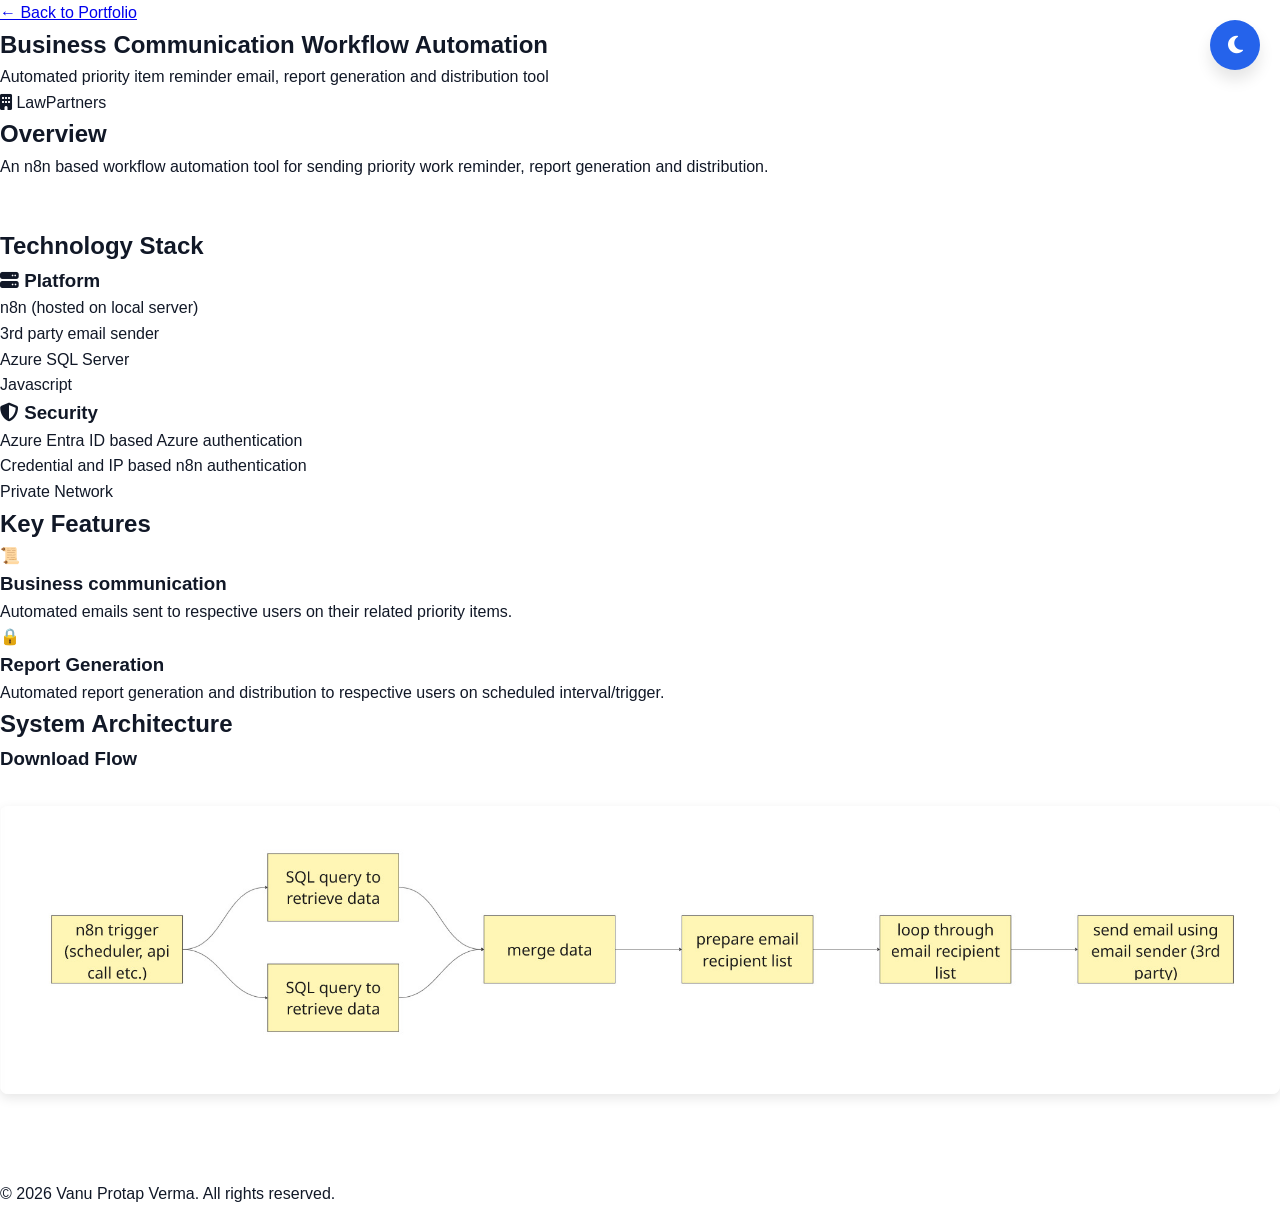
==== project-business-communication-automation.html @ 5f0656a8 "Modified content" ====
<!DOCTYPE html>
<html lang="en">
<head>
    <meta charset="UTF-8">
    <meta name="viewport" content="width=device-width, initial-scale=1.0">
    <title>Business communication workflow automation</title>
    <link rel="stylesheet" href="styles.css">
    <link rel="stylesheet" href="project-detail.css">
    <link rel="stylesheet" href="https://cdnjs.cloudflare.com/ajax/libs/font-awesome/6.4.0/css/all.min.css">
    <script>
        !function(t,e){var o,n,p,r;e.__SV||(window.posthog=e,e._i=[],e.init=function(i,s,a){function g(t,e){var o=e.split(".");2==o.length&&(t=t[o[0]],e=o[1]),t[e]=function(){t.push([e].concat(Array.prototype.slice.call(arguments,0)))}}(p=t.createElement("script")).type="text/javascript",p.async=!0,p.src=s.api_host.replace(".i.posthog.com","-assets.i.posthog.com")+"/static/array.js",(r=t.getElementsByTagName("script")[0]).parentNode.insertBefore(p,r);var u=e;for(void 0!==a?u=e[a]=[]:a="posthog",u.people=u.people||[],u.toString=function(t){var e="posthog";return"posthog"!==a&&(e+="."+a),t||(e+=" (stub)"),e},u.people.toString=function(){return u.toString(1)+".people (stub)"},o="init capture register register_once register_for_session unregister opt_out_capturing has_opted_out_capturing opt_in_capturing reset isFeatureEnabled getFeatureFlag getFeatureFlagPayload reloadFeatureFlags group identify setPersonProperties setPersonPropertiesForFlags resetPersonPropertiesForFlags setGroupPropertiesForFlags resetGroupPropertiesForFlags resetGroups onFeatureFlags addFeatureFlagsHandler onSessionId getSurveys getActiveMatchingSurveys renderSurvey canRenderSurvey getNextSurveyStep".split(" "),n=0;n<o.length;n++)g(u,o[n]);e._i.push([i,s,a])},e.__SV=1)}(document,window.posthog||[]);
        posthog.init('phc_v8VJVFxAT62Tx60gpnQ9fvidoGuvIyEFESOv3QbUDI0', {
            api_host: 'https://us.i.posthog.com',
            defaults: '2026-01-30'
        })
    </script>
</head>
<body>
    <!-- Navigation -->
    <nav class="navbar">
        <div class="nav-container">
            <a href="index.html" class="nav-logo">← Back to Portfolio</a>
            <button class="theme-toggle" id="themeToggle">
                <i class="fas fa-moon"></i>
            </button>
        </div>
    </nav>

    <!-- Project Header -->
    <section class="project-header">
        <div class="container">
            <h1 class="project-title-large">Business Communication Workflow Automation</h1>
            <p class="project-subtitle">Automated priority item reminder email, report generation and distribution tool</p>
            <div class="project-meta">
                <span class="meta-item"><i class="fas fa-building"></i> LawPartners</span>
            </div>
        </div>
    </section>

    <!-- Project Overview -->
    <section class="section">
        <div class="container">
            <h2 class="section-title">Overview</h2>
            <div class="content-section">
                <p>An n8n based workflow automation tool for sending priority work reminder, report generation and distribution.</p>
            </div>
        </div>
    </section>

    <!-- Tech Stack -->
    <section class="section section-alt">
        <div class="container">
            <h2 class="section-title">Technology Stack</h2>
            <div class="tech-stack-grid">
                <div class="tech-stack-item">
                    <h3><i class="fas fa-server"></i> Platform</h3>
                    <ul>
                        <li>n8n (hosted on local server)</li>
                        <li>3rd party email sender</li>
                        <li>Azure SQL Server</li>
                        <li>Javascript</li>
                    </ul>
                </div>
                <div class="tech-stack-item">
                    <h3><i class="fas fa-shield-alt"></i> Security</h3>
                    <ul>
                        <li>Azure Entra ID based Azure authentication</li>
                        <li>Credential and IP based n8n authentication</li>
                        <li>Private Network</li>
                    </ul>
                </div>
            </div>
        </div>
    </section>

    <!-- Key Features -->
    <section class="section">
        <div class="container">
            <h2 class="section-title">Key Features</h2>
            <div class="features-grid">
                <div class="feature-item">
                    <div class="feature-icon">📜</div>
                    <h3>Business communication</h3>
                    <p>Automated emails sent to respective users on their related priority items.</p>
                </div>
                <div class="feature-item">
                    <div class="feature-icon">🔒</div>
                    <h3>Report Generation</h3>
                    <p>Automated report generation and distribution to respective users on scheduled interval/trigger.</p>
                </div>
                <!-- <div class="feature-item">
                    <div class="feature-icon">🔗</div>
                    <h3>Verification Request Links</h3>
                    <p>Verifiers generate secure verification request links presented as QR codes.</p>
                </div>
                <div class="feature-item">
                    <div class="feature-icon">✅</div>
                    <h3>Cryptographic Validation</h3>
                    <p>PKI-based cryptographic verification ensures credential authenticity and integrity.</p>
                </div> -->
            </div>
        </div>
    </section>

    <!-- System Architecture -->
    <section class="section section-alt">
        <div class="container">
            <h2 class="section-title">System Architecture</h2>
            <div class="content-section">
                <h3>Download Flow</h3>
                <div class="architecture-diagram">
                    <img src="images/Automated Business Communication - n8n.jpg" alt="Business communication automation Flow" style="max-width: 100%; height: auto; border-radius: 8px; margin: 2rem 0; box-shadow: 0 4px 12px rgba(0, 0, 0, 0.1);">
                </div>
                <!-- <ol class="architecture-list">
                    <li><strong>User Authentication:</strong> User logs in through Auth0 identity provider</li>
                    <li><strong>Identity Validation:</strong> Platform vendor validates user identity</li>
                    <li><strong>Data Retrieval:</strong> Digital License Platform retrieves user's licence data</li>
                    <li><strong>Credential Preparation:</strong> License Issuer prepares verifiable credential according to W3C standards</li>
                    <li><strong>PKI Encryption:</strong> PKI vendor encrypts the credential for secure transmission</li>
                    <li><strong>Mobile Delivery:</strong> Encrypted verifiable credential is delivered to Service NSW Mobile App</li>
                    <li><strong>Secure Storage:</strong> Credential is securely stored on the mobile device</li>
                </ol>

                <h3>Verification Flow</h3>
                <div class="architecture-diagram">
                    <img src="images/Verifiable Credential (Verify flow).jpg" alt="Verifiable Credential Verify Flow" style="max-width: 100%; height: auto; border-radius: 8px; margin: 2rem 0; box-shadow: 0 4px 12px rgba(0, 0, 0, 0.1);">
                </div>
                <ol class="architecture-list">
                    <li><strong>Verifier Registration:</strong> Verifier system registers and validates with the platform</li>
                    <li><strong>Request Generation:</strong> Platform vendor prepares verification request with required attributes</li>
                    <li><strong>QR Code Creation:</strong> Digital License Platform generates verification request link</li>
                    <li><strong>Verifier Display:</strong> Verification link is shown as QR code on verifier website</li>
                    <li><strong>User Scanning:</strong> User scans verification QR code using Service NSW Mobile App</li>
                    <li><strong>Selective Disclosure:</strong> User selects which credential attributes to share</li>
                    <li><strong>Verification Link:</strong> User verifies and shares selected data with verifier</li>
                    <li><strong>Cryptographic Validation:</strong> Platform performs cryptographic verification of shared credential</li>
                    <li><strong>Result Delivery:</strong> Verification response is sent to verifier system</li>
                    <li><strong>Confirmation:</strong> Verifier receives verification result on their website</li>
                </ol> -->
            </div>
        </div>
    </section>

    <!-- Technical Highlights -->
    <!-- <section class="section">
        <div class="container">
            <h2 class="section-title">Technical Highlights</h2>
            <div class="challenges-list">
                <div class="challenge-item">
                    <h3>W3C Standards Implementation</h3>
                    <p>Built credential system following W3C Verifiable Credentials specification for interoperability and future-proofing.</p>
                </div>
                
                <div class="challenge-item">
                    <h3>Selective Disclosure Technology</h3>
                    <p>Implemented privacy-preserving selective disclosure allowing users to share only necessary credential attributes.</p>
                </div>
                
                <div class="challenge-item">
                    <h3>Verifier Integration System</h3>
                    <p>Created flexible verifier registration and verification request system with QR code-based presentation.</p>
                </div>
            </div>
        </div>
    </section> -->

    <!-- Results -->
    <!-- <section class="section section-alt">
        <div class="container">
            <h2 class="section-title">Impact</h2>
            <div class="content-section">
                <ul class="achievement-list">
                    <li>Standards-compliant verifiable credentials platform following W3C specifications</li>
                    <li>Privacy-first design with selective disclosure capabilities</li>
                    <li>Seamless verifier integration with QR code-based verification requests</li>
                    <li>End-to-end cryptographic security with PKI encryption and validation</li>
                </ul>
            </div>
        </div>
    </section> -->

    <!-- Footer -->
    <footer class="footer">
        <div class="container">
            <p>&copy; <span id="currentYear"></span> Vanu Protap Verma. All rights reserved.</p>
        </div>
    </footer>

    <script>
        // Theme Toggle
        const themeToggle = document.getElementById('themeToggle');
        const htmlElement = document.documentElement;

        function setTheme(theme) {
            htmlElement.setAttribute('data-theme', theme);
            localStorage.setItem('theme', theme);
            
            const icon = themeToggle.querySelector('i');
            if (theme === 'dark') {
                icon.classList.remove('fa-moon');
                icon.classList.add('fa-sun');
            } else {
                icon.classList.remove('fa-sun');
                icon.classList.add('fa-moon');
            }
        }

        const currentTheme = localStorage.getItem('theme') || 'light';
        setTheme(currentTheme);

        themeToggle.addEventListener('click', () => {
            const newTheme = htmlElement.getAttribute('data-theme') === 'dark' ? 'light' : 'dark';
            setTheme(newTheme);
        });

        // Set current year
        document.getElementById('currentYear').textContent = new Date().getFullYear();
    </script>
</body>
</html>
---- styles.css ----
/* Resume-Style Portfolio CSS */

/* CSS Variables for Theming */
:root {
    --primary-color: #2563eb;
    --secondary-color: #7c3aed;
    --accent-color: #10b981;
    --bg-primary: #ffffff;
    --bg-secondary: #f9fafb;
    --bg-sidebar: #f8fafc;
    --text-primary: #111827;
    --text-secondary: #6b7280;
    --border-color: #e5e7eb;
    --shadow: 0 1px 3px rgba(0, 0, 0, 0.1);
    --shadow-md: 0 4px 6px rgba(0, 0, 0, 0.1);
    --shadow-lg: 0 10px 15px rgba(0, 0, 0, 0.1);
}

[data-theme='dark'] {
    --primary-color: #3b82f6;
    --secondary-color: #8b5cf6;
    --accent-color: #34d399;
    --bg-primary: #1f2937;
    --bg-secondary: #111827;
    --bg-sidebar: #1a1f2e;
    --text-primary: #f9fafb;
    --text-secondary: #d1d5db;
    --border-color: #374151;
}

/* Reset and Base Styles */
* {
    margin: 0;
    padding: 0;
    box-sizing: border-box;
}

html {
    scroll-behavior: smooth;
}

body {
    font-family: -apple-system, BlinkMacSystemFont, 'Segoe UI', Roboto, 'Helvetica Neue', Arial, sans-serif;
    line-height: 1.6;
    color: var(--text-primary);
    background-color: var(--bg-primary);
    overflow-x: hidden;
}

/* Theme Toggle Button */
.theme-toggle {
    position: fixed;
    top: 20px;
    right: 20px;
    z-index: 1000;
    width: 50px;
    height: 50px;
    border-radius: 50%;
    background-color: var(--primary-color);
    color: white;
    border: none;
    cursor: pointer;
    box-shadow: var(--shadow-lg);
    transition: all 0.3s ease;
    display: flex;
    align-items: center;
    justify-content: center;
    font-size: 1.25rem;
}

.theme-toggle:hover {
    transform: scale(1.1);
    box-shadow: 0 15px 25px rgba(0, 0, 0, 0.2);
}

/* Main Layout Container */
.resume-container {
    display: flex;
    min-height: 100vh;
}

/* Left Sidebar (Fixed) */
.sidebar {
    width: 450px;
    background-color: var(--bg-sidebar);
    border-right: 1px solid var(--border-color);
    position: fixed;
    top: 0;
    left: 0;
    height: 100vh;
    overflow-y: auto;
    z-index: 100;
}

.sidebar-content {
    padding: 2rem 1.5rem;
}

/* Profile Section */
.profile-section {
    text-align: center;
    padding-bottom: 2rem;
    border-bottom: 2px solid var(--border-color);
    margin-bottom: 2rem;
}

.profile-image {
    width: 120px;
    height: 120px;
    border-radius: 50%;
    background: linear-gradient(135deg, var(--primary-color), var(--secondary-color));
    margin: 0 auto 1rem;
    display: flex;
    align-items: center;
    justify-content: center;
    box-shadow: var(--shadow-md);
    position: relative;
    overflow: hidden;
}

.profile-photo {
    width: 100%;
    height: 100%;
    object-fit: cover;
    border-radius: 50%;
}

.profile-initials {
    font-size: 3rem;
    font-weight: bold;
    color: white;
}

.profile-name {
    font-size: 1.75rem;
    font-weight: 700;
    color: var(--text-primary);
    margin-bottom: 0.25rem;
}

.profile-title {
    font-size: 1.1rem;
    color: var(--primary-color);
    font-weight: 600;
}

/* Sidebar Sections */
.sidebar-section {
    margin-bottom: 2rem;
}

/* Sidebar Contact Icons */
.sidebar-contact-icons {
    display: flex;
    flex-direction: column;
    gap: 0.75rem;
    margin-top: 0.5rem;
}

.sidebar-contact-link {
    display: flex;
    align-items: center;
    gap: 0.75rem;
    padding: 0.6rem 1rem;
    background: var(--bg-secondary);
    border-radius: 8px;
    color: var(--text-primary);
    text-decoration: none;
    transition: all 0.3s ease;
    font-size: 0.9rem;
    border: 1px solid var(--border-color);
}

.sidebar-contact-link i {
    color: var(--primary-color);
    font-size: 1.1rem;
    width: 20px;
    text-align: center;
}

.sidebar-contact-link span {
    word-break: break-all;
}

.sidebar-contact-link:hover {
    background: var(--primary-color);
    color: white;
    transform: translateX(3px);
    border-color: var(--primary-color);
}

.sidebar-contact-link:hover i {
    color: white;
}

.sidebar-heading {
    font-size: 1rem;
    font-weight: 700;
    color: var(--text-primary);
    text-transform: uppercase;
    letter-spacing: 0.5px;
    margin-bottom: 1rem;
    padding-bottom: 0.5rem;
    border-bottom: 2px solid var(--primary-color);
}

.about-content {
    font-size: 0.9rem;
    line-height: 1.7;
    color: var(--text-secondary);
}

.about-content p {
    margin-bottom: 0.75rem;
}

/* Skills in Sidebar */
.sidebar #skillsContainer {
    display: flex;
    flex-direction: column;
    gap: 1rem;
}

.sidebar .skill-category h3 {
    font-size: 0.85rem;
    font-weight: 600;
    color: var(--text-primary);
    margin-bottom: 0.5rem;
}

.sidebar .skill-list {
    display: flex;
    flex-wrap: wrap;
    gap: 0.4rem;
}

.sidebar .skill-item {
    display: inline-block;
    padding: 0.25rem 0.6rem;
    background-color: var(--bg-primary);
    color: var(--text-secondary);
    border-radius: 4px;
    font-size: 0.8rem;
    border: 1px solid var(--border-color);
}

/* Contact List */
.contact-list {
    display: flex;
    flex-direction: column;
    gap: 0.75rem;
}

.sidebar .contact-list {
    /* Sidebar specific styles if needed */
}

.main-content .contact-list {
    display: grid;
    grid-template-columns: repeat(auto-fit, minmax(250px, 1fr));
    gap: 1rem;
    margin-top: 1rem;
}

.contact-list .contact-method {
    display: flex;
    align-items: center;
    gap: 0.75rem;
    padding: 0.5rem;
    background-color: var(--bg-primary);
    border-radius: 6px;
    text-decoration: none;
    color: var(--text-secondary);
    font-size: 0.9rem;
    transition: all 0.3s ease;
    border: 1px solid var(--border-color);
}

.main-content .contact-list .contact-method {
    padding: 1rem;
    background-color: var(--bg-secondary);
    font-size: 1rem;
}

.contact-list .contact-method:hover {
    background-color: var(--primary-color);
    color: white;
    transform: translateX(5px);
}

.main-content .contact-list .contact-method:hover {
    transform: translateY(-3px);
}

.contact-list .contact-method i {
    font-size: 1.1rem;
    width: 20px;
    text-align: center;
}

/* Social Links in Sidebar */
.sidebar .social-links {
    display: flex;
    gap: 1rem;
    justify-content: center;
    margin-top: 1rem;
}

.sidebar .social-link {
    width: 40px;
    height: 40px;
    border-radius: 50%;
    background-color: var(--bg-primary);
    color: var(--text-primary);
    display: flex;
    align-items: center;
    justify-content: center;
    text-decoration: none;
    font-size: 1.2rem;
    transition: all 0.3s ease;
    border: 1px solid var(--border-color);
}

.sidebar .social-link:hover {
    background-color: var(--primary-color);
    color: white;
    transform: translateY(-3px);
}

/* Main Content Area (Scrollable) */
.main-content {
    margin-left: 450px;
    flex: 1;
    padding: 3rem;
    background-color: var(--bg-primary);
}

/* Content Sections */
.content-section {
    margin-bottom: 3rem;
}

.content-heading {
    font-size: 2rem;
    font-weight: 700;
    color: var(--text-primary);
    margin-bottom: 2rem;
    position: relative;
    padding-bottom: 0.75rem;
}

.content-heading::after {
    content: '';
    position: absolute;
    bottom: 0;
    left: 0;
    width: 60px;
    height: 4px;
    background: linear-gradient(90deg, var(--primary-color), var(--secondary-color));
    border-radius: 2px;
}

/* Experience List */
.experience-list {
    display: flex;
    flex-direction: column;
    gap: 2.5rem;
}

.timeline-item {
    position: relative;
    padding-left: 2rem;
    border-left: 2px solid var(--border-color);
}

.timeline-item::before {
    content: '';
    position: absolute;
    left: -6px;
    top: 0;
    width: 10px;
    height: 10px;
    border-radius: 50%;
    background-color: var(--primary-color);
    box-shadow: 0 0 0 4px var(--bg-primary);
}

.timeline-date {
    font-size: 0.9rem;
    color: var(--primary-color);
    font-weight: 600;
    margin-bottom: 0.5rem;
}

.timeline-company {
    font-size: 1.5rem;
    font-weight: 700;
    color: var(--text-primary);
    margin-bottom: 0.25rem;
}

.timeline-role {
    font-size: 1.1rem;
    color: var(--text-secondary);
    font-weight: 600;
    margin-bottom: 1rem;
}

.timeline-description {
    color: var(--text-secondary);
    line-height: 1.8;
}

.timeline-description p {
    margin-bottom: 1rem;
}

.timeline-description ul {
    list-style: none;
    padding-left: 0;
}

.timeline-description li {
    padding-left: 1.5rem;
    margin-bottom: 0.75rem;
    position: relative;
}

.timeline-description li::before {
    content: '▸';
    position: absolute;
    left: 0;
    color: var(--primary-color);
    font-weight: bold;
}

/* Experience Projects Cards */
.experience-projects {
    margin-top: 1.5rem;
}

.experience-projects-heading {
    font-weight: 600;
    color: var(--primary-color);
    margin-bottom: 1rem;
    font-size: 1.1rem;
}

.experience-projects-grid {
    display: flex;
    flex-direction: column;
    gap: 1rem;
}

.experience-project-card {
    background-color: var(--bg-secondary);
    padding: 1.25rem;
    border-radius: 10px;
    border-left: 4px solid var(--primary-color);
    transition: all 0.3s ease;
}

.experience-project-image {
    width: 100%;
    height: 180px;
    border-radius: 8px;
    overflow: hidden;
    margin-bottom: 1rem;
    background: linear-gradient(135deg, var(--primary-color), var(--secondary-color));
}

.experience-project-image img {
    width: 100%;
    height: 100%;
    object-fit: cover;
}

.experience-project-card:hover {
    transform: translateX(5px);
    box-shadow: var(--shadow-md);
}

.experience-project-header {
    display: flex;
    justify-content: space-between;
    align-items: start;
    margin-bottom: 0.75rem;
    gap: 1rem;
}

.experience-project-name {
    font-size: 1.1rem;
    font-weight: 700;
    color: var(--text-primary);
    margin: 0;
}

.experience-project-link {
    font-size: 0.85rem;
    color: var(--primary-color);
    text-decoration: none;
    white-space: nowrap;
    font-weight: 600;
}

.experience-project-link:hover {
    text-decoration: underline;
}

.experience-project-description {
    font-size: 0.95rem;
    color: var(--text-secondary);
    margin-bottom: 0.75rem;
    line-height: 1.6;
}

.experience-project-tech {
    display: flex;
    flex-wrap: wrap;
    gap: 0.5rem;
    margin-bottom: 0.75rem;
}

.tech-tag {
    display: inline-block;
    padding: 0.25rem 0.6rem;
    background-color: var(--bg-primary);
    color: var(--primary-color);
    border-radius: 4px;
    font-size: 0.8rem;
    font-weight: 500;
    border: 1px solid var(--border-color);
}

.experience-project-highlights {
    list-style: none;
    padding-left: 0;
    margin: 0;
}

.experience-project-highlights li {
    padding-left: 1.25rem;
    margin-bottom: 0.5rem;
    position: relative;
    font-size: 0.9rem;
    color: var(--text-secondary);
    line-height: 1.6;
}

.experience-project-highlights li::before {
    content: '✓';
    position: absolute;
    left: 0;
    color: var(--primary-color);
    font-weight: bold;
}

/* highlights List */
.highlights-list {
    list-style: none;
    padding-left: 0;
    margin-top: 1rem;
}

.highlights-list li {
    padding-left: 1.5rem;
    margin-bottom: 0.75rem;
    position: relative;
    color: var(--text-secondary);
    line-height: 1.8;
}

.highlights-list li::before {
    content: '▸';
    position: absolute;
    left: 0;
    color: var(--primary-color);
    font-weight: bold;
}

/* Projects List */
.projects-list {
    display: grid;
    grid-template-columns: repeat(auto-fill, minmax(300px, 1fr));
    gap: 2rem;
}

.project-card {
    background-color: var(--bg-secondary);
    border: 1px solid var(--border-color);
    border-radius: 12px;
    padding: 1.5rem;
    transition: all 0.3s ease;
    cursor: pointer;
}

.project-card:hover {
    transform: translateY(-5px);
    box-shadow: var(--shadow-lg);
    border-color: var(--primary-color);
}

.project-image {
    width: 100%;
    height: 180px;
    background: linear-gradient(135deg, var(--primary-color), var(--secondary-color));
    border-radius: 12px 12px 0 0;
    display: flex;
    align-items: center;
    justify-content: center;
    font-size: 4rem;
    margin: -1.5rem -1.5rem 1rem -1.5rem;
    overflow: hidden;
}

.project-image img {
    width: 100%;
    height: 100%;
    object-fit: cover;
}

.project-title {
    font-size: 1.25rem;
    font-weight: 700;
    color: var(--text-primary);
    margin-bottom: 0.75rem;
}

.project-description {
    color: var(--text-secondary);
    font-size: 0.95rem;
    line-height: 1.6;
    margin-bottom: 1rem;
}

.project-tags {
    display: flex;
    flex-wrap: wrap;
    gap: 0.5rem;
    margin-bottom: 1rem;
}

.tag {
    display: inline-block;
    padding: 0.25rem 0.75rem;
    background-color: var(--primary-color);
    color: white;
    border-radius: 20px;
    font-size: 0.8rem;
    font-weight: 500;
}

.project-links {
    display: flex;
    gap: 1rem;
    flex-wrap: wrap;
}

.project-link {
    display: inline-flex;
    align-items: center;
    gap: 0.5rem;
    padding: 0.5rem 1rem;
    background-color: var(--bg-primary);
    color: var(--text-primary);
    text-decoration: none;
    border-radius: 6px;
    font-size: 0.9rem;
    font-weight: 600;
    transition: all 0.3s ease;
    border: 1px solid var(--border-color);
}

.project-link:hover {
    background-color: var(--primary-color);
    color: white;
    border-color: var(--primary-color);
}

/* Education List */
#educationList {
    display: flex;
    flex-direction: column;
    gap: 2rem;
}

.education-item {
    background-color: var(--bg-secondary);
    padding: 1.5rem;
    border-radius: 12px;
    border-left: 4px solid var(--primary-color);
}

.education-degree {
    font-size: 1.25rem;
    font-weight: 700;
    color: var(--text-primary);
    margin-bottom: 0.5rem;
}

.education-school {
    font-size: 1.1rem;
    color: var(--text-secondary);
    font-weight: 600;
    margin-bottom: 0.25rem;
}

.education-date {
    font-size: 0.9rem;
    color: var(--primary-color);
    font-weight: 600;
    margin-bottom: 1rem;
}

.education-description {
    color: var(--text-secondary);
    line-height: 1.7;
}

/* Footer */
.main-footer {
    margin-top: 4rem;
    padding-top: 2rem;
    border-top: 1px solid var(--border-color);
    text-align: center;
    color: var(--text-secondary);
    font-size: 0.9rem;
}

/* Scrollbar Styling */
.sidebar::-webkit-scrollbar {
    width: 6px;
}

.sidebar::-webkit-scrollbar-track {
    background: var(--bg-sidebar);
}

.sidebar::-webkit-scrollbar-thumb {
    background: var(--border-color);
    border-radius: 3px;
}

.sidebar::-webkit-scrollbar-thumb:hover {
    background: var(--primary-color);
}

/* Responsive Design */
@media (max-width: 1024px) {
    .sidebar {
        width: 300px;
    }
    
    .main-content {
        margin-left: 300px;
        padding: 2rem;
    }
}

@media (max-width: 768px) {
    .resume-container {
        flex-direction: column;
    }
    
    .sidebar {
        position: relative;
        width: 100%;
        height: auto;
        border-right: none;
        border-bottom: 1px solid var(--border-color);
    }
    
    .main-content {
        margin-left: 0;
        padding: 2rem 1rem;
    }
    
    .theme-toggle {
        top: 10px;
        right: 10px;
        width: 45px;
        height: 45px;
        font-size: 1.1rem;
    }
    
    .profile-image {
        width: 100px;
        height: 100px;
    }
    
    .profile-initials {
        font-size: 2.5rem;
    }
    
    .profile-name {
        font-size: 1.5rem;
    }
    
    .content-heading {
        font-size: 1.5rem;
    }
    
    .projects-list {
        grid-template-columns: 1fr;
    }
}

/* Print Styles */
@media print {
    .theme-toggle {
        display: none;
    }
    
    .sidebar {
        position: relative;
        width: 300px;
    }
    
    .main-content {
        margin-left: 300px;
    }
    
    .project-card,
    .education-item {
        break-inside: avoid;
    }
}
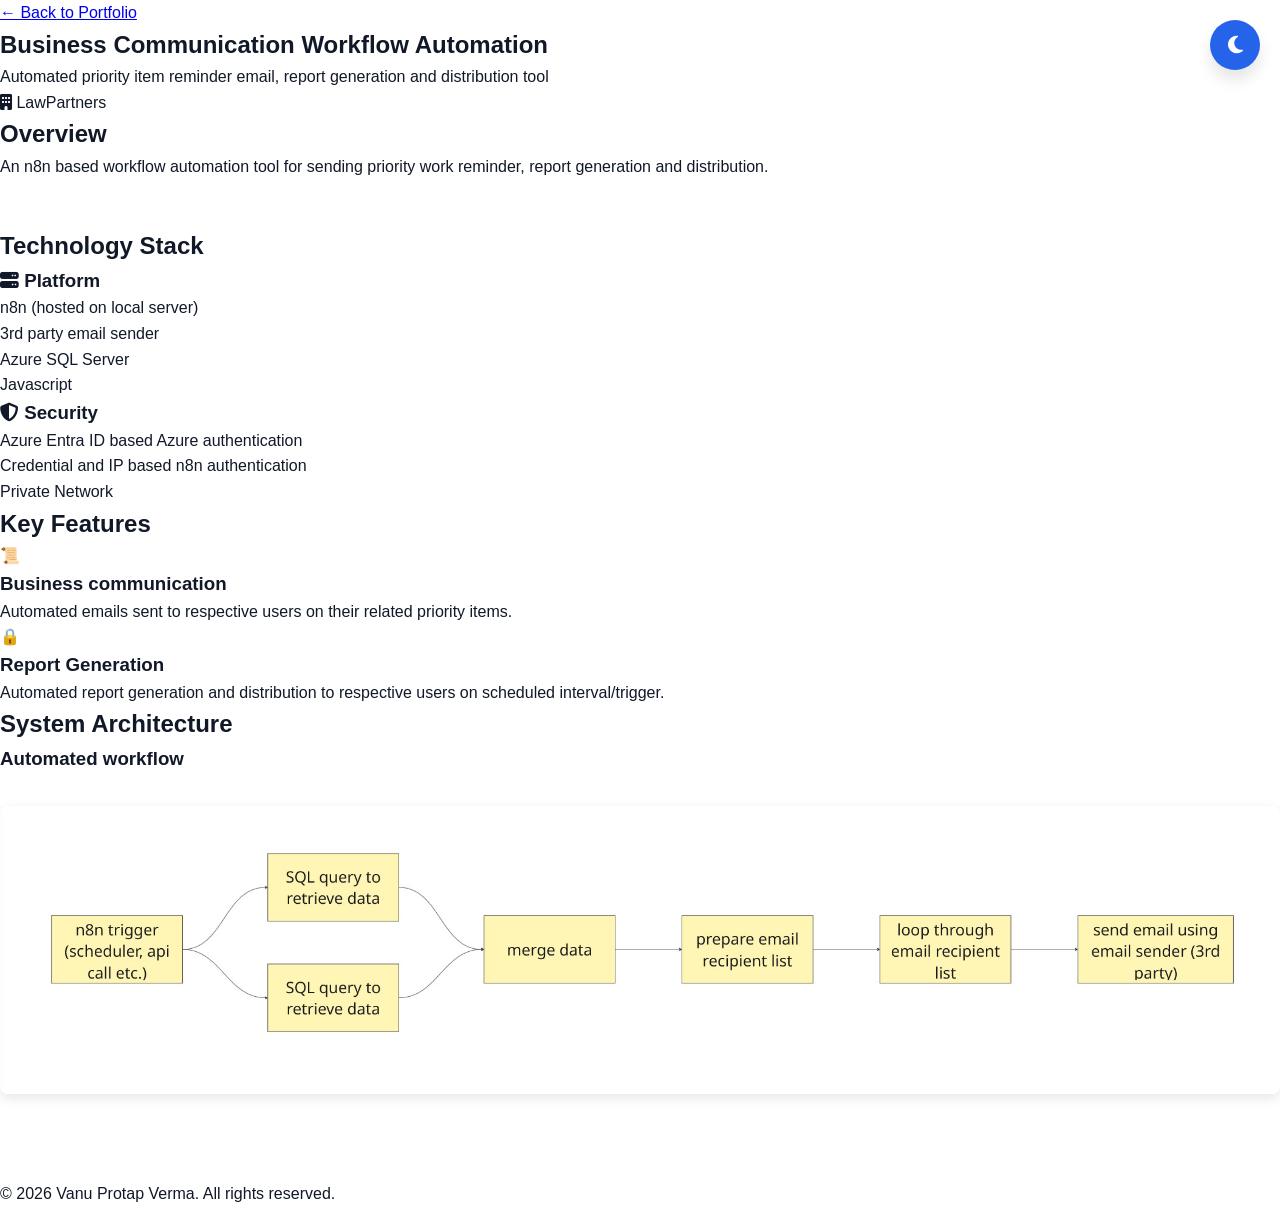
==== commit 7ab1b6cd: "Update content structure" ====
--- a/project-business-communication-automation.html
+++ b/project-business-communication-automation.html
@@ -107,7 +107,7 @@
         <div class="container">
             <h2 class="section-title">System Architecture</h2>
             <div class="content-section">
-                <h3>Download Flow</h3>
+                <h3>Automated workflow</h3>
                 <div class="architecture-diagram">
                     <img src="images/Automated Business Communication - n8n.jpg" alt="Business communication automation Flow" style="max-width: 100%; height: auto; border-radius: 8px; margin: 2rem 0; box-shadow: 0 4px 12px rgba(0, 0, 0, 0.1);">
                 </div>
@@ -217,4 +217,4 @@
         document.getElementById('currentYear').textContent = new Date().getFullYear();
     </script>
 </body>
-</html>
+</html>
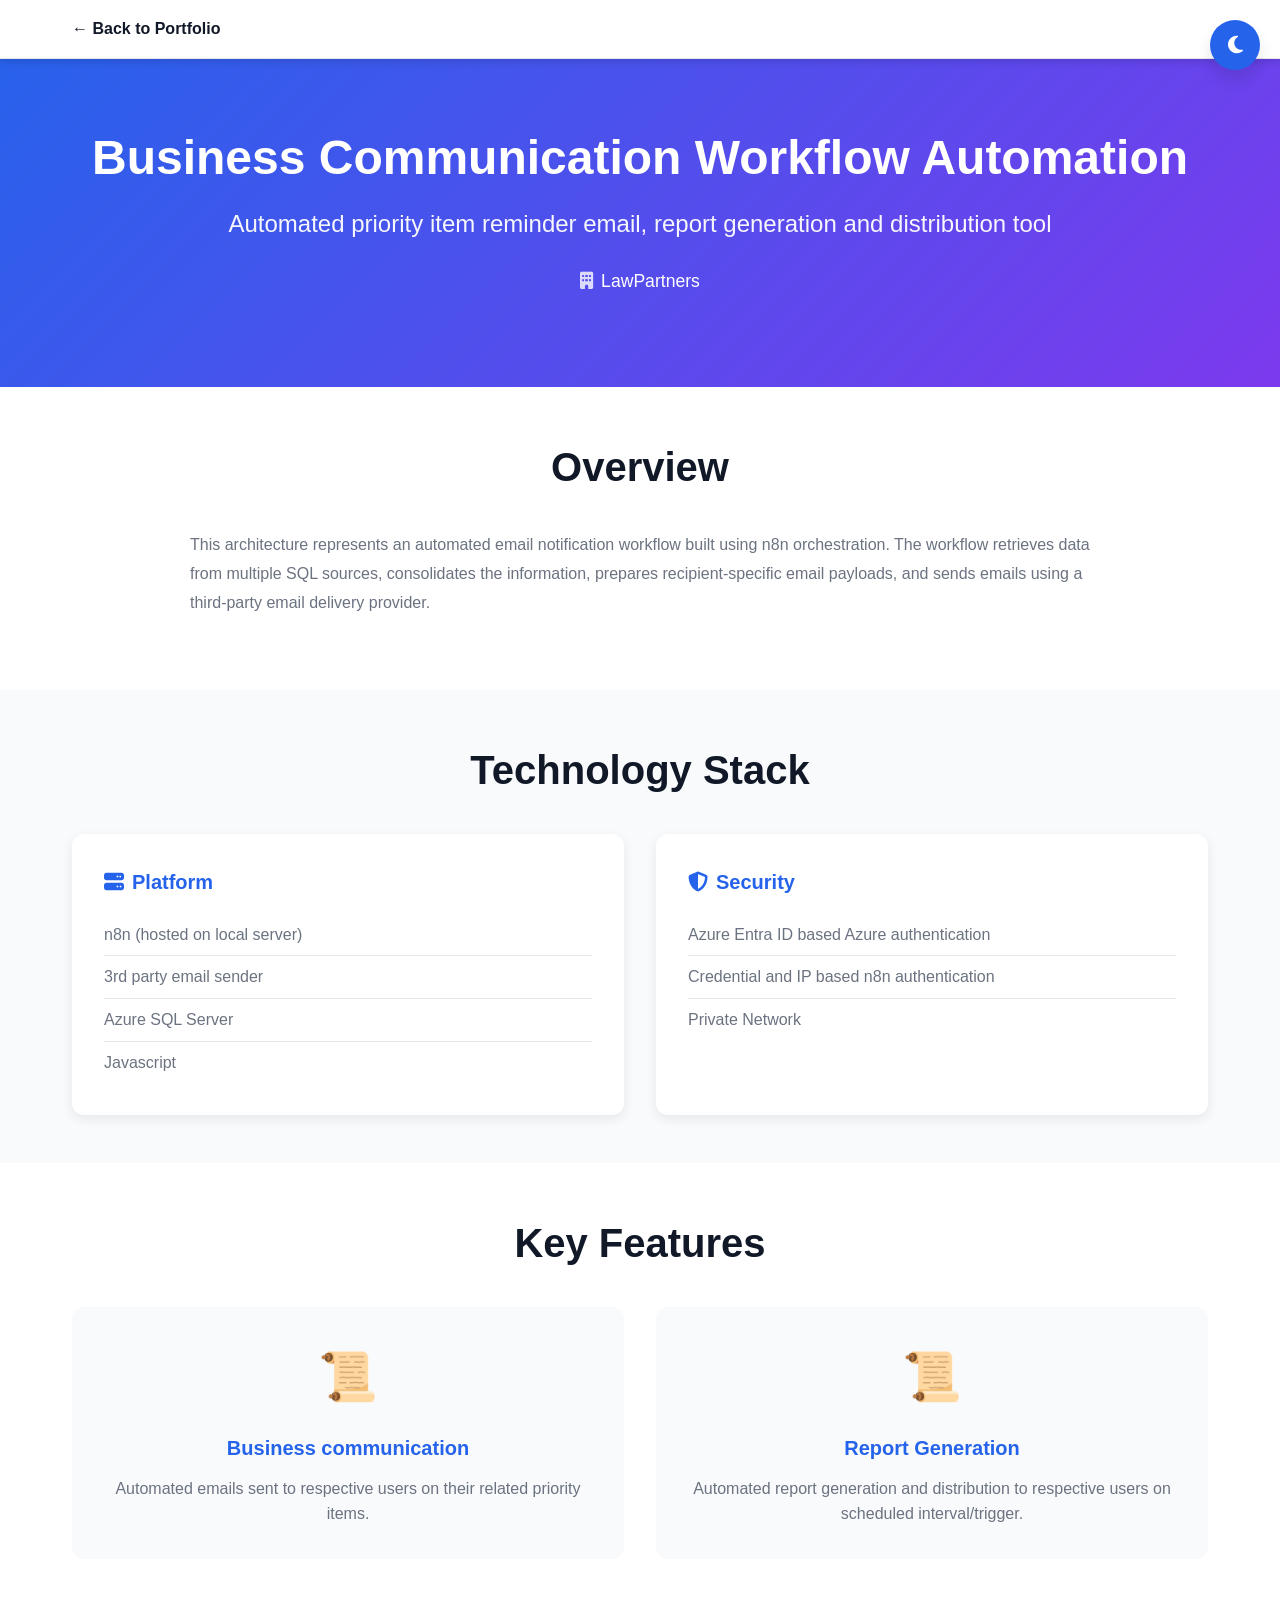
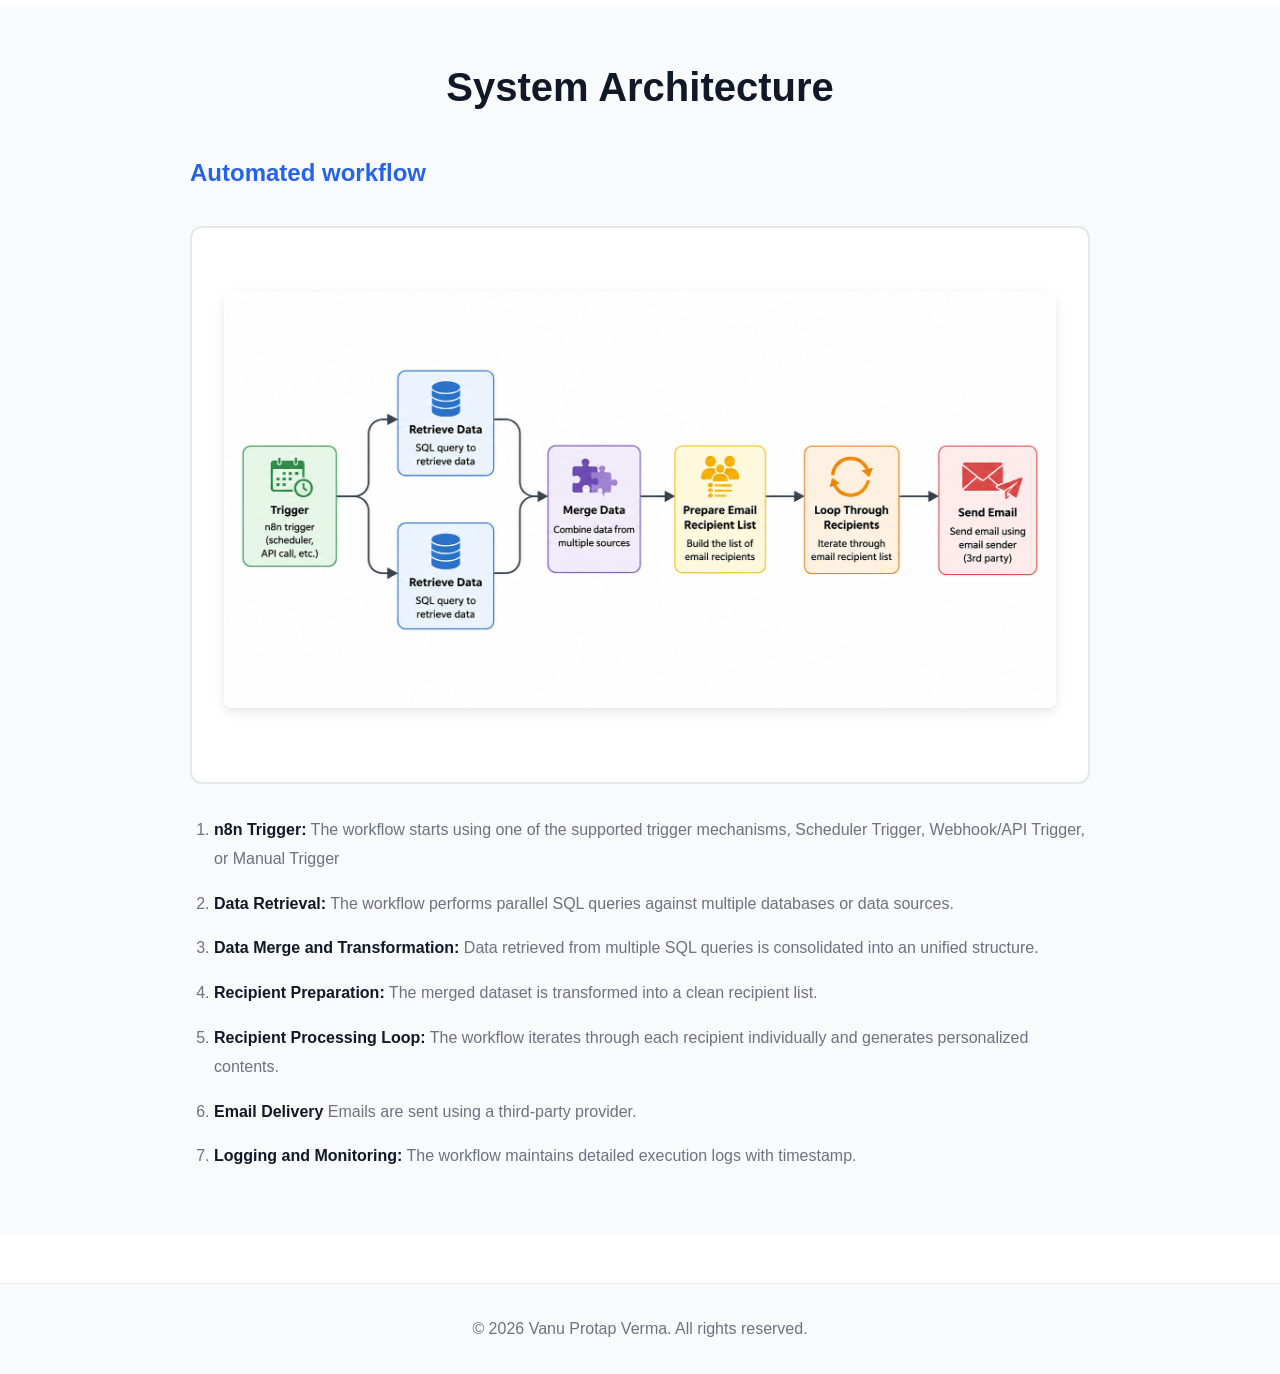
==== commit 52db7955: "Updated profileData structure and html files" ====
--- a/project-business-communication-automation.html
+++ b/project-business-communication-automation.html
@@ -42,7 +42,7 @@
         <div class="container">
             <h2 class="section-title">Overview</h2>
             <div class="content-section">
-                <p>An n8n based workflow automation tool for sending priority work reminder, report generation and distribution.</p>
+                <p>This architecture represents an automated email notification workflow built using n8n orchestration. The workflow retrieves data from multiple SQL sources, consolidates the information, prepares recipient-specific email payloads, and sends emails using a third-party email delivery provider.</p>
             </div>
         </div>
     </section>
@@ -84,7 +84,7 @@
                     <p>Automated emails sent to respective users on their related priority items.</p>
                 </div>
                 <div class="feature-item">
-                    <div class="feature-icon">🔒</div>
+                    <div class="feature-icon">📜</div>
                     <h3>Report Generation</h3>
                     <p>Automated report generation and distribution to respective users on scheduled interval/trigger.</p>
                 </div>
@@ -111,32 +111,15 @@
                 <div class="architecture-diagram">
                     <img src="images/Automated Business Communication - n8n.jpg" alt="Business communication automation Flow" style="max-width: 100%; height: auto; border-radius: 8px; margin: 2rem 0; box-shadow: 0 4px 12px rgba(0, 0, 0, 0.1);">
                 </div>
-                <!-- <ol class="architecture-list">
-                    <li><strong>User Authentication:</strong> User logs in through Auth0 identity provider</li>
-                    <li><strong>Identity Validation:</strong> Platform vendor validates user identity</li>
-                    <li><strong>Data Retrieval:</strong> Digital License Platform retrieves user's licence data</li>
-                    <li><strong>Credential Preparation:</strong> License Issuer prepares verifiable credential according to W3C standards</li>
-                    <li><strong>PKI Encryption:</strong> PKI vendor encrypts the credential for secure transmission</li>
-                    <li><strong>Mobile Delivery:</strong> Encrypted verifiable credential is delivered to Service NSW Mobile App</li>
-                    <li><strong>Secure Storage:</strong> Credential is securely stored on the mobile device</li>
+                <ol class="architecture-list">
+                    <li><strong>n8n Trigger:</strong> The workflow starts using one of the supported trigger mechanisms, Scheduler Trigger, Webhook/API Trigger, or Manual Trigger</li>
+                    <li><strong>Data Retrieval:</strong> The workflow performs parallel SQL queries against multiple databases or data sources.</li>
+                    <li><strong>Data Merge and Transformation:</strong> Data retrieved from multiple SQL queries is consolidated into an unified structure.</li>
+                    <li><strong>Recipient Preparation:</strong> The merged dataset is transformed into a clean recipient list.</li>
+                    <li><strong>Recipient Processing Loop:</strong> The workflow iterates through each recipient individually and generates personalized contents.</li>
+                    <li><strong>Email Delivery</strong> Emails are sent using a third-party provider.</li>
+                    <li><strong>Logging and Monitoring:</strong> The workflow maintains detailed execution logs with timestamp.</li>
                 </ol>
-
-                <h3>Verification Flow</h3>
-                <div class="architecture-diagram">
-                    <img src="images/Verifiable Credential (Verify flow).jpg" alt="Verifiable Credential Verify Flow" style="max-width: 100%; height: auto; border-radius: 8px; margin: 2rem 0; box-shadow: 0 4px 12px rgba(0, 0, 0, 0.1);">
-                </div>
-                <ol class="architecture-list">
-                    <li><strong>Verifier Registration:</strong> Verifier system registers and validates with the platform</li>
-                    <li><strong>Request Generation:</strong> Platform vendor prepares verification request with required attributes</li>
-                    <li><strong>QR Code Creation:</strong> Digital License Platform generates verification request link</li>
-                    <li><strong>Verifier Display:</strong> Verification link is shown as QR code on verifier website</li>
-                    <li><strong>User Scanning:</strong> User scans verification QR code using Service NSW Mobile App</li>
-                    <li><strong>Selective Disclosure:</strong> User selects which credential attributes to share</li>
-                    <li><strong>Verification Link:</strong> User verifies and shares selected data with verifier</li>
-                    <li><strong>Cryptographic Validation:</strong> Platform performs cryptographic verification of shared credential</li>
-                    <li><strong>Result Delivery:</strong> Verification response is sent to verifier system</li>
-                    <li><strong>Confirmation:</strong> Verifier receives verification result on their website</li>
-                </ol> -->
             </div>
         </div>
     </section>
--- a/styles.css
+++ b/styles.css
@@ -555,6 +555,29 @@
     font-weight: bold;
 }
 
+/* Responsibilities List */
+.responsibilities-list {
+    list-style: none;
+    padding-left: 0;
+    margin-top: 1rem;
+}
+
+.responsibilities-list li {
+    padding-left: 1.5rem;
+    margin-bottom: 0.75rem;
+    position: relative;
+    color: var(--text-secondary);
+    line-height: 1.8;
+}
+
+.responsibilities-list li::before {
+    content: '▸';
+    position: absolute;
+    left: 0;
+    color: var(--primary-color);
+    font-weight: bold;
+}
+
 /* highlights List */
 .highlights-list {
     list-style: none;
@@ -709,12 +732,79 @@
     font-size: 0.9rem;
     color: var(--primary-color);
     font-weight: 600;
+    margin-bottom: 0.5rem;
+}
+
+.education-result {
+    font-size: 0.9rem;
+    color: var(--text-secondary);
+    font-weight: 500;
     margin-bottom: 1rem;
 }
 
 .education-description {
     color: var(--text-secondary);
     line-height: 1.7;
+}
+
+/* Certifications List */
+#certificationsList {
+    display: flex;
+    flex-direction: column;
+    gap: 2rem;
+}
+
+.certification-item {
+    background-color: var(--bg-secondary);
+    padding: 1.5rem;
+    border-radius: 12px;
+    border-left: 4px solid var(--secondary-color);
+}
+
+.certification-name {
+    font-size: 1.25rem;
+    font-weight: 700;
+    color: var(--text-primary);
+    margin-bottom: 0.5rem;
+}
+
+.certification-issuer {
+    font-size: 1.1rem;
+    color: var(--text-secondary);
+    font-weight: 600;
+    margin-bottom: 0.25rem;
+}
+
+.certification-date {
+    font-size: 0.9rem;
+    color: var(--secondary-color);
+    font-weight: 600;
+    margin-bottom: 0.5rem;
+}
+
+.certification-id {
+    font-size: 0.85rem;
+    color: var(--text-secondary);
+    margin-bottom: 0.75rem;
+}
+
+.certification-link {
+    display: inline-flex;
+    align-items: center;
+    gap: 0.5rem;
+    padding: 0.5rem 1rem;
+    background-color: var(--secondary-color);
+    color: white;
+    text-decoration: none;
+    border-radius: 6px;
+    font-size: 0.9rem;
+    font-weight: 600;
+    transition: all 0.3s ease;
+}
+
+.certification-link:hover {
+    background-color: var(--primary-color);
+    transform: translateY(-2px);
 }
 
 /* Footer */
@@ -759,7 +849,19 @@
 
 @media (max-width: 768px) {
     .resume-container {
-        flex-direction: column;
+        display: grid;
+        grid-template-columns: 1fr;
+        grid-template-areas:
+            "profile"
+            "about"
+            "highlights"
+            "experience"
+            "skills"
+            "education"
+            "certifications"
+            "projects"
+            "contact"
+            "footer";
     }
     
     .sidebar {
@@ -767,12 +869,75 @@
         width: 100%;
         height: auto;
         border-right: none;
-        border-bottom: 1px solid var(--border-color);
+        border-bottom: none;
+        display: contents;
+    }
+    
+    .sidebar-content {
+        display: contents;
+    }
+    
+    .profile-section {
+        grid-area: profile;
+        border-bottom: 2px solid var(--border-color);
+        padding-bottom: 2rem;
+        margin-bottom: 0;
+    }
+    
+    .sidebar-section:has(#sidebarContactIcons) {
+        display: none;
+    }
+    
+    .sidebar-section:has(#skillsContainer) {
+        grid-area: skills;
+        padding: 0 1rem;
     }
     
     .main-content {
         margin-left: 0;
+        padding: 0;
+        display: contents;
+    }
+    
+    #about {
+        grid-area: about;
         padding: 2rem 1rem;
+    }
+    
+    #responsibilitiesSection {
+        grid-area: highlights;
+        padding: 2rem 1rem;
+    }
+    
+    #experience {
+        grid-area: experience;
+        padding: 2rem 1rem;
+    }
+    
+    #education {
+        grid-area: education;
+        padding: 2rem 1rem;
+    }
+    
+    #certifications {
+        grid-area: certifications;
+        padding: 2rem 1rem;
+    }
+    
+    #projects {
+        grid-area: projects;
+        padding: 2rem 1rem;
+    }
+    
+    #contact {
+        grid-area: contact;
+        padding: 2rem 1rem;
+    }
+    
+    .main-footer {
+        grid-area: footer;
+        padding: 2rem 1rem;
+        margin-top: 0;
     }
     
     .theme-toggle {
--- a/project-detail.css
+++ b/project-detail.css
@@ -0,0 +1,415 @@
+/* Project Detail Page Styles */
+
+/* Navigation */
+.navbar {
+    position: fixed;
+    top: 0;
+    left: 0;
+    right: 0;
+    background-color: var(--bg-primary);
+    border-bottom: 1px solid var(--border-color);
+    padding: 1rem 0;
+    z-index: 1000;
+    box-shadow: var(--shadow-md);
+}
+
+.nav-container {
+    max-width: 1200px;
+    margin: 0 auto;
+    padding: 0 2rem;
+    display: flex;
+    justify-content: space-between;
+    align-items: center;
+}
+
+.nav-logo {
+    color: var(--text-primary);
+    text-decoration: none;
+    font-weight: 600;
+    font-size: 1rem;
+    transition: color 0.3s ease;
+}
+
+.nav-logo:hover {
+    color: var(--primary-color);
+}
+
+.container {
+    max-width: 1200px;
+    margin: 0 auto;
+    padding: 0 2rem;
+}
+
+.section {
+    padding: 3rem 0;
+}
+
+.section-title {
+    font-size: 2.5rem;
+    font-weight: 700;
+    color: var(--text-primary);
+    margin-bottom: 2rem;
+    text-align: center;
+}
+
+.project-header {
+    padding: 120px 2rem 60px;
+    background: linear-gradient(135deg, var(--primary-color) 0%, var(--secondary-color) 100%);
+    color: white;
+    text-align: center;
+}
+
+.project-header .container {
+    padding: 0 2rem;
+}
+
+.project-title-large {
+    font-size: 3rem;
+    font-weight: 700;
+    margin-bottom: 0.5rem;
+}
+
+.project-subtitle {
+    font-size: 1.5rem;
+    opacity: 0.95;
+    margin-bottom: 1.5rem;
+}
+
+.project-meta {
+    display: flex;
+    gap: 2rem;
+    justify-content: center;
+    margin-bottom: 2rem;
+    flex-wrap: wrap;
+}
+
+.meta-item {
+    display: flex;
+    align-items: center;
+    gap: 0.5rem;
+    font-size: 1.1rem;
+}
+
+.meta-item i {
+    opacity: 0.8;
+}
+
+.project-links-header {
+    display: flex;
+    gap: 1rem;
+    justify-content: center;
+    flex-wrap: wrap;
+}
+
+.btn {
+    display: inline-flex;
+    align-items: center;
+    gap: 0.5rem;
+    padding: 0.75rem 1.5rem;
+    border-radius: 8px;
+    text-decoration: none;
+    font-weight: 600;
+    transition: all 0.3s ease;
+}
+
+.btn-primary {
+    background-color: white;
+    color: var(--primary-color);
+}
+
+.btn-primary:hover {
+    transform: translateY(-2px);
+    box-shadow: 0 8px 16px rgba(0, 0, 0, 0.2);
+}
+
+.btn-secondary {
+    background-color: transparent;
+    color: white;
+    border: 2px solid white;
+}
+
+.btn-secondary:hover {
+    background-color: white;
+    color: var(--primary-color);
+    transform: translateY(-2px);
+}
+
+.section-alt {
+    background-color: var(--bg-secondary);
+}
+
+.content-section {
+    max-width: 900px;
+    margin: 0 auto;
+    line-height: 1.8;
+}
+
+.content-section h3 {
+    color: var(--primary-color);
+    margin-top: 2rem;
+    margin-bottom: 1rem;
+    font-size: 1.5rem;
+}
+
+.content-section p {
+    margin-bottom: 1.5rem;
+    color: var(--text-secondary);
+}
+
+.content-section ol {
+    margin-left: 1.5rem;
+}
+
+.content-section li {
+    margin-bottom: 0.75rem;
+    color: var(--text-secondary);
+}
+
+.content-section strong {
+    color: var(--text-primary);
+}
+
+/* Tech Stack Grid */
+.tech-stack-grid {
+    display: grid;
+    grid-template-columns: repeat(auto-fit, minmax(280px, 1fr));
+    gap: 2rem;
+    margin-top: 2rem;
+}
+
+.tech-stack-item {
+    background-color: var(--bg-primary);
+    padding: 2rem;
+    border-radius: 12px;
+    box-shadow: 0 4px 12px rgba(0, 0, 0, 0.08);
+    transition: all 0.3s ease;
+}
+
+.tech-stack-item:hover {
+    transform: translateY(-5px);
+    box-shadow: 0 8px 24px rgba(0, 0, 0, 0.12);
+}
+
+.tech-stack-item h3 {
+    color: var(--primary-color);
+    margin-bottom: 1rem;
+    display: flex;
+    align-items: center;
+    gap: 0.5rem;
+    font-size: 1.25rem;
+}
+
+.tech-stack-item ul {
+    list-style: none;
+    padding: 0;
+}
+
+.tech-stack-item li {
+    padding: 0.5rem 0;
+    color: var(--text-secondary);
+    border-bottom: 1px solid var(--border-color);
+}
+
+.tech-stack-item li:last-child {
+    border-bottom: none;
+}
+
+.tech-stack-item strong {
+    color: var(--text-primary);
+    font-weight: 600;
+}
+
+/* Features Grid */
+.features-grid {
+    display: grid;
+    grid-template-columns: repeat(auto-fit, minmax(300px, 1fr));
+    gap: 2rem;
+    margin-top: 2rem;
+}
+
+.feature-item {
+    text-align: center;
+    padding: 2rem;
+    background-color: var(--bg-secondary);
+    border-radius: 12px;
+    transition: all 0.3s ease;
+}
+
+.feature-item:hover {
+    transform: translateY(-5px);
+    box-shadow: 0 8px 24px rgba(0, 0, 0, 0.1);
+}
+
+.feature-icon {
+    font-size: 3rem;
+    margin-bottom: 1rem;
+}
+
+.feature-item h3 {
+    color: var(--primary-color);
+    margin-bottom: 0.75rem;
+    font-size: 1.25rem;
+}
+
+.feature-item p {
+    color: var(--text-secondary);
+    line-height: 1.6;
+}
+
+/* Architecture Diagram */
+.architecture-diagram {
+    background-color: var(--bg-primary);
+    border: 2px solid var(--border-color);
+    border-radius: 12px;
+    padding: 2rem;
+    margin: 2rem 0;
+    overflow-x: auto;
+}
+
+.diagram {
+    font-family: 'Courier New', monospace;
+    font-size: 0.9rem;
+    line-height: 1.5;
+    color: var(--text-primary);
+    margin: 0;
+    white-space: pre;
+}
+
+/* Architecture List */
+.architecture-list {
+    margin-left: 1.5rem;
+    margin-top: 1rem;
+}
+
+.architecture-list li {
+    margin-bottom: 1rem;
+    color: var(--text-secondary);
+    line-height: 1.8;
+}
+
+.architecture-list strong {
+    color: var(--text-primary);
+    font-weight: 600;
+}
+
+/* Challenges List */
+.challenges-list {
+    display: flex;
+    flex-direction: column;
+    gap: 2rem;
+    margin-top: 2rem;
+}
+
+.challenge-item {
+    background-color: var(--bg-secondary);
+    padding: 2rem;
+    border-radius: 12px;
+    border-left: 4px solid var(--primary-color);
+}
+
+.challenge-item h3 {
+    color: var(--primary-color);
+    margin-bottom: 1rem;
+    font-size: 1.25rem;
+}
+
+.challenge-item p {
+    color: var(--text-secondary);
+    line-height: 1.8;
+    margin-bottom: 1rem;
+}
+
+.challenge-item p:last-child {
+    margin-bottom: 0;
+}
+
+/* Achievement List */
+.achievement-list {
+    list-style: none;
+    padding: 0;
+    margin-top: 1rem;
+}
+
+.achievement-list li {
+    padding: 0.75rem 0 0.75rem 2rem;
+    position: relative;
+    color: var(--text-secondary);
+    line-height: 1.6;
+}
+
+.achievement-list li::before {
+    content: '✓';
+    position: absolute;
+    left: 0;
+    color: var(--primary-color);
+    font-weight: bold;
+    font-size: 1.2rem;
+}
+
+/* Footer */
+.footer {
+    background-color: var(--bg-secondary);
+    padding: 2rem 0;
+    text-align: center;
+    border-top: 1px solid var(--border-color);
+    margin-top: 3rem;
+}
+
+.footer p {
+    color: var(--text-secondary);
+    margin: 0;
+}
+
+/* Responsive Design */
+@media (max-width: 768px) {
+    .nav-container {
+        padding: 0 1.25rem;
+    }
+    
+    .container {
+        padding: 0 1.25rem;
+    }
+    
+    .section {
+        padding: 2rem 0;
+    }
+    
+    .project-header {
+        padding: 100px 1.25rem 40px;
+    }
+    
+    .project-header .container {
+        padding: 0 1rem;
+    }
+    
+    .project-title-large {
+        font-size: 2rem;
+    }
+    
+    .project-subtitle {
+        font-size: 1.2rem;
+    }
+    
+    .project-meta {
+        gap: 1rem;
+        font-size: 0.95rem;
+    }
+    
+    .tech-stack-grid,
+    .features-grid {
+        grid-template-columns: 1fr;
+    }
+    
+    .architecture-diagram {
+        padding: 1rem;
+    }
+    
+    .diagram {
+        font-size: 0.75rem;
+    }
+    
+    .challenge-item,
+    .tech-stack-item {
+        padding: 1.5rem;
+    }
+}
